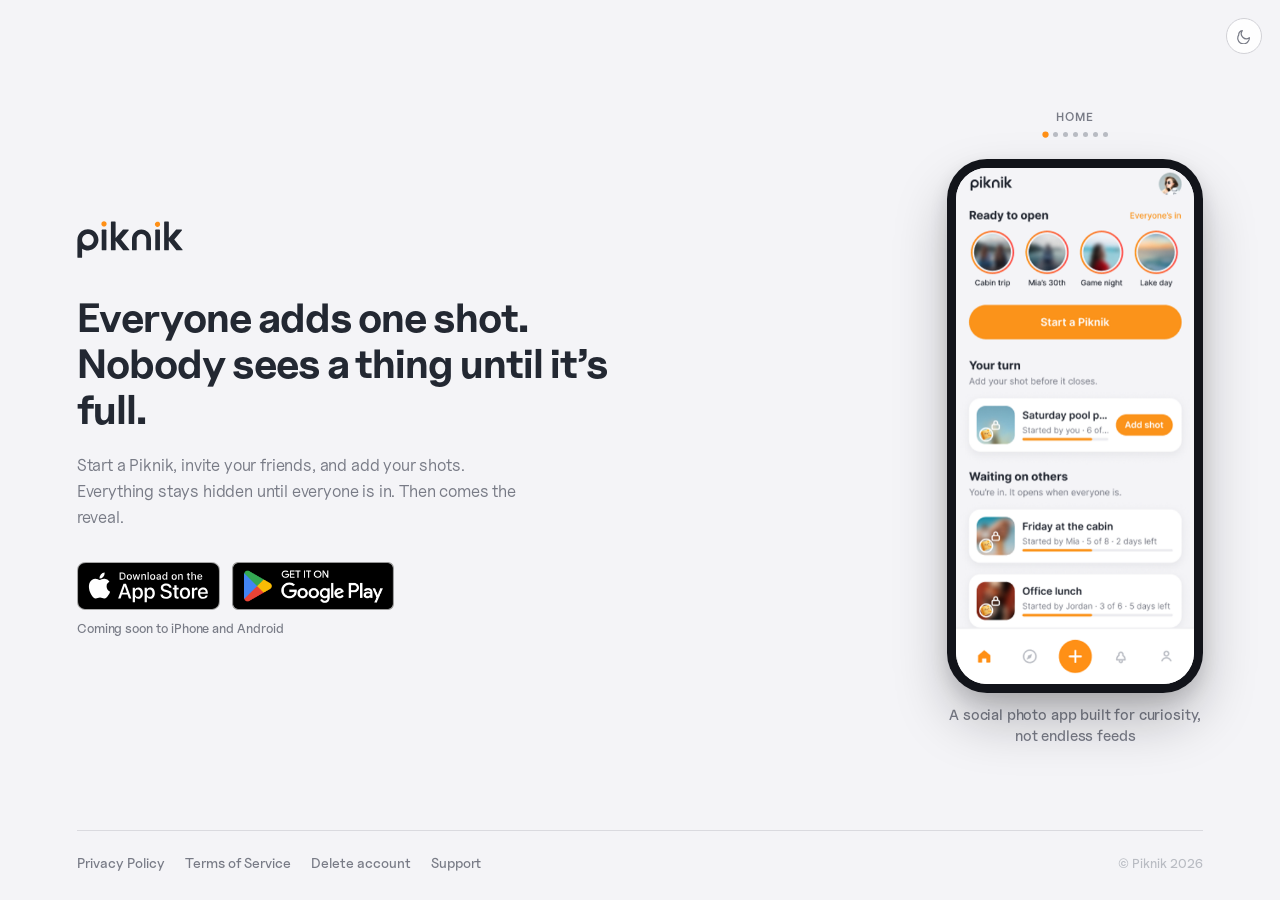
==== index.html @ c0d7d346 "Publish links site" ====
<!doctype html>
<html lang="en">
<head>
  <meta charset="utf-8" />
  <meta name="viewport" content="width=device-width, initial-scale=1" />
  <title>Piknik — Everyone adds one shot</title>
  <meta name="description" content="Start a Piknik, invite your friends, and add your shots. Everything stays hidden until everyone is in. Then comes the reveal." />
  <meta name="theme-color" content="#f4f4f7" media="(prefers-color-scheme: light)" />
  <meta name="theme-color" content="#12141a" media="(prefers-color-scheme: dark)" />
  <link rel="canonical" href="https://pknk.app/" />
  <link rel="icon" href="/assets/favicon.png" type="image/png" />
  <link rel="apple-touch-icon" href="/assets/icon.png" />

  <meta property="og:type" content="website" />
  <meta property="og:site_name" content="Piknik" />
  <meta property="og:url" content="https://pknk.app/" />
  <meta property="og:title" content="Piknik — Everyone adds one shot" />
  <meta property="og:description" content="Start a Piknik, invite your friends, and add your shots. Everything stays hidden until everyone is in. Then comes the reveal." />
  <meta property="og:image" content="https://pknk.app/assets/home-screen.png" />
  <meta property="og:image:alt" content="Piknik app home screen" />

  <meta name="twitter:card" content="summary_large_image" />
  <meta name="twitter:title" content="Piknik — Everyone adds one shot" />
  <meta name="twitter:description" content="Start a Piknik, invite your friends, and add your shots. Everything stays hidden until everyone is in. Then comes the reveal." />
  <meta name="twitter:image" content="https://pknk.app/assets/home-screen.png" />

  <link rel="stylesheet" href="/styles.css" />
  <script>
    (function () {
      try {
        var t = localStorage.getItem('pknk-theme');
        if (t === 'light' || t === 'dark') document.documentElement.setAttribute('data-theme', t);
      } catch (e) {}
    })();
  </script>
</head>
<body>
  <div class="site" id="marketing">
    <button type="button" class="theme-toggle" id="theme-toggle" aria-label="Toggle light and dark mode" title="Theme">
      <span class="theme-icon theme-icon-sun" aria-hidden="true">
        <svg viewBox="0 0 24 24" width="16" height="16" fill="none" stroke="currentColor" stroke-width="1.8" stroke-linecap="round">
          <circle cx="12" cy="12" r="4"/>
          <path d="M12 2v2.5M12 19.5V22M2 12h2.5M19.5 12H22M4.6 4.6l1.8 1.8M17.6 17.6l1.8 1.8M17.6 6.4l1.8-1.8M4.6 19.4l1.8-1.8"/>
        </svg>
      </span>
      <span class="theme-icon theme-icon-moon" aria-hidden="true">
        <svg viewBox="0 0 24 24" width="16" height="16" fill="none" stroke="currentColor" stroke-width="1.8" stroke-linecap="round" stroke-linejoin="round">
          <path d="M20 14.5A7.5 7.5 0 0 1 9.5 4 6.8 6.8 0 0 0 4 10.8 7.5 7.5 0 0 0 18.2 20a6.8 6.8 0 0 0 1.8-5.5z"/>
        </svg>
      </span>
    </button>
    <main class="hero">
      <div class="hero-copy">
        <img
          class="logo logo-light reveal reveal-1"
          src="/assets/piknik-logo-on-light.svg"
          width="106"
          height="50"
          alt="Piknik"
        />
        <img
          class="logo logo-dark reveal reveal-1"
          src="/assets/piknik-logo.svg"
          width="106"
          height="50"
          alt=""
          aria-hidden="true"
        />
        <h1 class="headline reveal reveal-2">
          Everyone adds one shot.<br />
          Nobody sees a thing until it’s full.
        </h1>
        <p class="lede reveal reveal-3">
          Start a Piknik, invite your friends, and add your shots. Everything stays hidden until everyone is in. Then comes the reveal.
        </p>
        <div class="downloads reveal reveal-4" id="downloads" aria-label="Download Piknik">
          <div class="store-badges">
            <a class="store-badge is-soon" id="badge-ios" role="link" aria-disabled="true" aria-label="Download on the App Store — coming soon">
              <img src="/assets/app-store-badge.svg" width="120" height="40" alt="" />
            </a>
            <a class="store-badge is-soon" id="badge-android" role="link" aria-disabled="true" aria-label="Get it on Google Play — coming soon">
              <img src="/assets/google-play-badge.png" width="564" height="168" alt="" />
            </a>
          </div>
          <p class="soon-note" id="downloads-soon">Coming soon to iPhone and Android</p>
        </div>
      </div>

      <div class="hero-visual reveal reveal-5">
        <div class="demo-progress" aria-hidden="true">
          <span class="demo-caption" id="demo-caption">Home</span>
          <div class="demo-dots" id="demo-dots"></div>
        </div>
        <div class="phone">
          <div class="phone-screen">
            <div class="demo" id="phone-demo">
              <img class="demo-frame is-active" data-step="0" src="/assets/demo/01-home.png?v=7" width="375" height="812" alt="" decoding="async" fetchpriority="high" />
              <img class="demo-frame" data-step="1" src="/assets/demo/02-create.png?v=7" width="375" height="812" alt="" decoding="async" />
              <img class="demo-frame" data-step="2" src="/assets/demo/03-add.png?v=7" width="375" height="812" alt="" decoding="async" />
              <img class="demo-frame" data-step="3" src="/assets/demo/04-invite.png?v=7" width="375" height="812" alt="" decoding="async" />
              <img class="demo-frame" data-step="4" src="/assets/demo/05-slots.png?v=7" width="375" height="812" alt="" decoding="async" />
              <img class="demo-frame" data-step="5" src="/assets/demo/06-complete.png?v=7" width="375" height="812" alt="" decoding="async" />
              <img class="demo-frame" data-step="6" src="/assets/demo/07-reveal.png?v=7" width="375" height="812" alt="" decoding="async" />
            </div>
          </div>
        </div>
        <p class="tagline">
          A social photo app built for curiosity, not endless feeds
        </p>
        <span class="visually-hidden">Animated walkthrough of Piknik: home, create, add, invite, slots, complete, reveal</span>
      </div>
    </main>

    <footer class="site-footer">
      <ul class="footer-links">
        <li><a href="/privacy.html">Privacy Policy</a></li>
        <li><a href="/terms.html">Terms of Service</a></li>
        <li><a href="/delete-account.html">Delete account</a></li>
        <li><a href="/support.html">Support</a></li>
      </ul>
      <p class="copyright">© Piknik 2026</p>
    </footer>
  </div>

  <!-- Invite deep-link surface: /sequence/:id -->
  <div class="invite" id="invite" hidden>
    <div class="invite-glow" aria-hidden="true"></div>
    <main class="invite-inner">
      <svg class="mark" viewBox="466 50 728 252" aria-label="Piknik" role="img" fill="currentColor">
        <path d="M541.029 105.832C524.854 105.832 509.905 111.182 497.842 120.186C480.193 133.376 468.749 154.431 468.749 178.111V296.055C468.749 298.383 470.644 300.278 472.973 300.278H496.727C499.056 300.278 500.951 298.383 500.951 296.055V238.229C513.224 246.44 528.136 250.985 544.125 250.317C581.206 248.756 611.413 218.759 613.209 181.691C615.215 140.213 582.061 105.832 541.029 105.832ZM541.029 218.177C518.934 218.177 500.951 200.206 500.951 178.111C500.951 156.016 518.934 138.033 541.029 138.033C563.124 138.033 581.095 156.016 581.095 178.111C581.095 200.206 563.124 218.177 541.029 218.177Z"/>
        <path d="M907.715 107.157C872.033 107.838 843.807 137.724 843.807 173.405V245.35C843.807 247.678 845.702 249.573 848.031 249.573H871.785C874.114 249.573 876.009 247.678 876.009 245.35V172.315C876.009 153.799 891.341 138.813 909.969 139.358C927.902 139.891 941.935 155.075 941.935 173.009V245.338C941.935 247.666 943.829 249.561 946.158 249.561H969.912C972.241 249.561 974.136 247.666 974.136 245.338V172.303C974.136 135.952 944.213 106.451 907.715 107.145V107.157Z"/>
        <path d="M663.641 107.95H639.887C637.554 107.95 635.663 109.841 635.663 112.173V245.35C635.663 247.683 637.554 249.573 639.887 249.573H663.641C665.974 249.573 667.865 247.683 667.865 245.35V112.173C667.865 109.841 665.974 107.95 663.641 107.95Z"/>
        <path class="dot" d="M651.381 88.2198C661.322 88.2198 669.381 80.161 669.381 70.2198C669.381 60.2787 661.322 52.2198 651.381 52.2198C641.44 52.2198 633.381 60.2787 633.381 70.2198C633.381 80.161 641.44 88.2198 651.381 88.2198Z"/>
        <path d="M1031.52 107.95H1007.76C1005.43 107.95 1003.54 109.841 1003.54 112.173V245.35C1003.54 247.683 1005.43 249.573 1007.76 249.573H1031.52C1033.85 249.573 1035.74 247.683 1035.74 245.35V112.173C1035.74 109.841 1033.85 107.95 1031.52 107.95Z"/>
        <path class="dot" d="M1035.45 79.2394C1039.26 70.055 1034.89 59.5255 1025.71 55.7212C1016.53 51.9169 1006 56.2784 1002.19 65.4628C998.387 74.6471 1002.75 85.1766 1011.93 88.9809C1021.12 92.7852 1031.65 88.4238 1035.45 79.2394Z"/>
        <path d="M768.32 175.709L820.362 114.947C822.988 111.888 820.808 107.157 816.771 107.157H785.3C783.95 107.157 782.662 107.739 781.77 108.742L731.091 165.949V56.8117C731.091 54.4833 729.196 52.5883 726.867 52.5883H703.113C700.784 52.5883 698.889 54.4833 698.889 56.8117V245.363C698.889 247.691 700.784 249.586 703.113 249.586H726.867C729.196 249.586 731.091 247.691 731.091 245.363V184.998L783.034 248.88C783.405 249.326 783.95 249.598 784.532 249.598H824.425C826.06 249.598 826.951 247.703 825.923 246.44L768.32 175.721V175.709Z"/>
        <path d="M1191.58 246.415L1133.98 175.696L1186.02 114.935C1188.65 111.876 1186.47 107.145 1182.43 107.145H1150.96C1149.61 107.145 1148.32 107.727 1147.43 108.73L1096.75 165.937V56.7993C1096.75 54.4709 1094.85 52.576 1092.53 52.576H1068.77C1066.44 52.576 1064.55 54.4709 1064.55 56.7993V245.35C1064.55 247.678 1066.44 249.573 1068.77 249.573H1092.53C1094.85 249.573 1096.75 247.678 1096.75 245.35V184.985L1148.69 248.868C1149.06 249.313 1149.61 249.586 1150.19 249.586H1190.08C1191.72 249.586 1192.61 247.691 1191.58 246.428V246.415Z"/>
      </svg>

      <div class="hero">
        <div id="inviter" class="inviter" hidden>
          <img id="avatar" class="avatar" alt="" />
        </div>
        <p id="inviterText" class="inviter-text" hidden></p>
        <h1 id="title">You’re invited to a Piknik</h1>
      </div>

      <div id="ringBlock" class="ring-block" hidden>
        <div class="ring" id="ring" role="img">
          <svg viewBox="0 0 176 176" aria-hidden="true">
            <circle class="ring-track" cx="88" cy="88" r="83.5" />
            <circle class="ring-fill" id="ringFill" cx="88" cy="88" r="83.5" />
          </svg>
          <div class="ring-center" id="ringCenter">
            <span class="ring-number" id="ringNumber"></span>
            <span class="ring-label" id="ringLabel"></span>
          </div>
        </div>
        <p id="meta" class="meta"></p>
      </div>

      <p id="body" class="tagline">Everyone adds one shot.
Nobody sees a thing until it’s full.</p>

      <div class="actions">
        <a id="open" class="btn primary" href="#" hidden>Join this Piknik</a>
        <a id="get" class="btn secondary" href="#">Get Piknik for Android</a>
        <a id="reopen" class="btn secondary" href="#" hidden>Installed? Open your invite</a>
        <p id="note" class="note"></p>
      </div>
    </main>
  </div>

  <style>
    .visually-hidden {
      position: absolute;
      width: 1px;
      height: 1px;
      padding: 0;
      margin: -1px;
      overflow: hidden;
      clip: rect(0, 0, 0, 0);
      white-space: nowrap;
      border: 0;
    }
  </style>
  <script src="/config.js"></script>
  <script src="/theme.js"></script>
  <script src="/demo.js"></script>
  <script src="/landing.js"></script>
</body>
</html>
---- styles.css ----
@font-face {
  font-family: "Uncut Sans";
  src: url("./fonts/UncutSans-Regular.otf") format("opentype");
  font-weight: 400;
  font-style: normal;
  font-display: swap;
}

@font-face {
  font-family: "Uncut Sans";
  src: url("./fonts/UncutSans-Medium.otf") format("opentype");
  font-weight: 500;
  font-style: normal;
  font-display: swap;
}

@font-face {
  font-family: "Uncut Sans";
  src: url("./fonts/UncutSans-Semibold.otf") format("opentype");
  font-weight: 600;
  font-style: normal;
  font-display: swap;
}

@font-face {
  font-family: "Uncut Sans";
  src: url("./fonts/UncutSans-Bold.otf") format("opentype");
  font-weight: 700;
  font-style: normal;
  font-display: swap;
}

:root {
  --bg: #f4f4f7;
  --bg-soft: #ececf0;
  --surface: #ffffff;
  --ink: #232832;
  --muted: #787b86;
  --soft: #b9bcc3;
  --line: #d1d1d6;
  --accent: #ff9016;
  --accent-pressed: #ec810b;
  --on-accent: #ffffff;
  --track: #ececf0;
  --glow: rgba(255, 144, 22, 0.26);
  --badge: #232832;
  --badge-muted: rgba(255, 255, 255, 0.75);
  --phone-shell: #12141a;
  --shadow: 0 8px 18px rgba(13, 15, 20, 0.12), 0 28px 56px -4px rgba(13, 15, 20, 0.28);
  --ease: cubic-bezier(0.22, 1, 0.36, 1);
  --font: "Uncut Sans", -apple-system, BlinkMacSystemFont, "Segoe UI", system-ui, sans-serif;
  color-scheme: light;
}

@media (prefers-color-scheme: dark) {
  :root:not([data-theme="light"]) {
    --bg: #12141a;
    --bg-soft: #1a1d24;
    --surface: #1c1f27;
    --ink: #f4f4f7;
    --muted: #9a9eaa;
    --soft: #6b7080;
    --line: #2a2e38;
    --track: #2b303b;
    --glow: rgba(255, 144, 22, 0.38);
    --badge: #232832;
    --badge-muted: rgba(255, 255, 255, 0.75);
    --phone-shell: #0c0e12;
    --shadow: 0 8px 18px rgba(0, 0, 0, 0.28), 0 28px 56px -4px rgba(0, 0, 0, 0.45);
    color-scheme: dark;
  }
}

:root[data-theme="dark"] {
  --bg: #12141a;
  --bg-soft: #1a1d24;
  --surface: #1c1f27;
  --ink: #f4f4f7;
  --muted: #9a9eaa;
  --soft: #6b7080;
  --line: #2a2e38;
  --track: #2b303b;
  --glow: rgba(255, 144, 22, 0.38);
  --badge: #232832;
  --badge-muted: rgba(255, 255, 255, 0.75);
  --phone-shell: #0c0e12;
  --shadow: 0 8px 18px rgba(0, 0, 0, 0.28), 0 28px 56px -4px rgba(0, 0, 0, 0.45);
  color-scheme: dark;
}

:root[data-theme="light"] {
  color-scheme: light;
}

*,
*::before,
*::after {
  box-sizing: border-box;
}

html {
  scroll-behavior: smooth;
}

body {
  margin: 0;
  min-height: 100%;
  background: var(--bg);
  color: var(--ink);
  font-family: var(--font);
  font-weight: 400;
  -webkit-font-smoothing: antialiased;
  text-rendering: optimizeLegibility;
}

img {
  max-width: 100%;
  display: block;
}

a {
  color: inherit;
}

[hidden] {
  display: none !important;
}

/* —— Marketing layout —— */

.site {
  min-height: 100svh;
  display: flex;
  flex-direction: column;
}

.hero {
  flex: 1;
  width: min(1264px, calc(100% - clamp(48px, 12vw, 176px)));
  margin: 0 auto;
  display: grid;
  grid-template-columns: minmax(0, 1.1fr) auto;
  gap: clamp(40px, 6vw, 72px);
  align-items: center;
  padding: clamp(40px, 6vh, 56px) 0 clamp(24px, 3vh, 28px);
}

.hero-copy {
  display: flex;
  flex-direction: column;
  align-items: flex-start;
  gap: 0;
  max-width: 34rem;
}

.logo {
  width: clamp(96px, 10vw, 106px);
  height: auto;
  margin-bottom: 36px;
}

.logo-dark {
  display: none;
}

.headline {
  margin: 0;
  font-size: clamp(2rem, 3.2vw, 3rem);
  line-height: 1.125;
  letter-spacing: -0.025em;
  font-weight: 700;
  color: var(--ink);
}

.lede {
  margin: 20px 0 0;
  max-width: 28rem;
  font-size: clamp(1.05rem, 1.2vw, 1.125rem);
  line-height: 1.55;
  color: var(--muted);
  font-weight: 400;
  letter-spacing: -0.01em;
}

.downloads {
  display: flex;
  flex-direction: column;
  align-items: flex-start;
  gap: 10px;
  margin-top: 32px;
}

/* Official Apple / Google artwork: scale by height only, never recolor or overlay */
.store-badges {
  --badge-h: 48px;
  display: flex;
  flex-wrap: wrap;
  align-items: center;
  gap: 12px;
}

.store-badge {
  display: block;
  flex: none;
  border-radius: 8px;
  line-height: 0;
  transition: transform 160ms var(--ease);
  -webkit-tap-highlight-color: transparent;
}

.store-badge img {
  display: block;
  width: auto;
  max-width: none;
  height: var(--badge-h);
}

.soon-note {
  margin: 0;
  font-size: 0.8125rem;
  font-weight: 500;
  letter-spacing: -0.005em;
  color: var(--muted);
}

.store-badge:hover {
  transform: translateY(-1px);
}

.store-badge:active {
  transform: translateY(1px) scale(0.985);
}

.store-badge:focus-visible {
  outline: 2px solid var(--accent);
  outline-offset: 3px;
}

.store-badge.is-soon {
  cursor: default;
}

.store-badge.is-soon:hover,
.store-badge.is-soon:active {
  transform: none;
}

.theme-toggle {
  position: fixed;
  top: 18px;
  right: 18px;
  z-index: 20;
  width: 36px;
  height: 36px;
  border: 1px solid var(--line);
  border-radius: 999px;
  background: color-mix(in srgb, var(--surface) 88%, transparent);
  color: var(--muted);
  display: grid;
  place-items: center;
  cursor: pointer;
  backdrop-filter: blur(10px);
  -webkit-backdrop-filter: blur(10px);
  transition: color 180ms var(--ease), border-color 180ms var(--ease), background 180ms var(--ease);
}

.theme-toggle:hover {
  color: var(--ink);
  border-color: color-mix(in srgb, var(--ink) 22%, var(--line));
}

.theme-toggle:focus-visible {
  outline: 2px solid var(--accent);
  outline-offset: 2px;
}

.theme-icon {
  display: none;
  line-height: 0;
}

/* Show the icon for the mode you can switch TO */
html[data-theme="light"] .theme-icon-moon,
html:not([data-theme]) .theme-icon-moon {
  display: block;
}

html[data-theme="dark"] .theme-icon-sun {
  display: block;
}

@media (prefers-color-scheme: dark) {
  html:not([data-theme]) .theme-icon-moon {
    display: none;
  }

  html:not([data-theme]) .theme-icon-sun {
    display: block;
  }
}

.hero-visual {
  display: flex;
  flex-direction: column;
  justify-content: center;
  align-items: center;
  gap: 12px;
  min-width: 0;
}

.demo-progress {
  display: flex;
  flex-direction: column;
  align-items: center;
  gap: 8px;
  min-height: 2.4rem;
}

.tagline {
  margin: 0;
  max-width: 16rem;
  text-align: center;
  font-size: 0.9375rem;
  line-height: 1.45;
  font-weight: 500;
  color: var(--muted);
  letter-spacing: -0.01em;
}

.phone {
  position: relative;
  width: min(280px, 100%);
  border-radius: 40px;
  background: var(--phone-shell);
  padding: 9px;
  box-shadow: var(--shadow);
}

.phone-screen {
  position: relative;
  width: 100%;
  /* Aspect on the SCREEN, not the bezel — padding was making cover crop the UI */
  aspect-ratio: 375 / 812;
  border-radius: 31px;
  overflow: hidden;
  background: #f4f4f7;
}

.logo-dark {
  display: none;
}

html[data-theme="dark"] .logo-light {
  display: none;
}

html[data-theme="dark"] .logo-dark {
  display: block;
}

@media (prefers-color-scheme: dark) {
  html:not([data-theme="light"]) .logo-light {
    display: none;
  }

  html:not([data-theme="light"]) .logo-dark {
    display: block;
  }
}

/* —— In-phone animated demo (real app screenshots) —— */

.demo {
  position: absolute;
  inset: 0;
}

.demo-frame {
  position: absolute;
  inset: 0;
  width: 100%;
  height: 100%;
  /* contain = never crop UI; frames are authored to the same aspect */
  object-fit: contain;
  object-position: top center;
  opacity: 0;
  transition: opacity 550ms var(--ease);
  will-change: opacity;
}

.demo-frame.is-active {
  opacity: 1;
  z-index: 1;
}

.demo-caption {
  margin: 0;
  min-height: 1em;
  text-align: center;
  font-size: 0.75rem;
  font-weight: 600;
  letter-spacing: 0.08em;
  text-transform: uppercase;
  color: var(--muted);
  transition: opacity 220ms var(--ease);
}

.demo-caption.is-swap {
  opacity: 0;
}

.demo-dots {
  display: flex;
  align-items: center;
  justify-content: center;
  gap: 5px;
}

.demo-dot {
  width: 5px;
  height: 5px;
  border-radius: 999px;
  background: var(--soft);
  transition: background 220ms var(--ease), transform 220ms var(--ease);
}

.demo-dot.is-active {
  background: var(--accent);
  transform: scale(1.25);
}

@media (prefers-reduced-motion: reduce) {
  .demo-frame {
    transition: none;
  }

  .demo-caption {
    transition: none;
  }
}

.site-footer {
  width: min(1264px, calc(100% - clamp(48px, 12vw, 176px)));
  margin: 0 auto;
  padding: 22px 0 28px;
  border-top: 1px solid rgba(209, 209, 214, 0.7);
  display: flex;
  flex-wrap: wrap;
  align-items: center;
  justify-content: space-between;
  gap: 12px 24px;
}

.footer-links {
  display: flex;
  flex-wrap: wrap;
  gap: 8px 20px;
  margin: 0;
  padding: 0;
  list-style: none;
}

.footer-links a {
  text-decoration: none;
  color: var(--muted);
  font-size: 0.875rem;
  font-weight: 500;
  transition: color 160ms var(--ease);
}

.footer-links a:hover {
  color: var(--ink);
}

.footer-links a:focus-visible {
  outline: 2px solid var(--accent);
  outline-offset: 3px;
  border-radius: 4px;
}

.copyright {
  margin: 0;
  color: var(--soft);
  font-size: 0.8125rem;
  font-weight: 500;
}

/* Entrance — keep content visible if motion is disabled or delayed */
.reveal {
  opacity: 1;
  transform: none;
}

@media (prefers-reduced-motion: no-preference) {
  .reveal {
    animation: rise 720ms var(--ease) both;
  }

  .reveal-1 { animation-delay: 40ms; }
  .reveal-2 { animation-delay: 120ms; }
  .reveal-3 { animation-delay: 200ms; }
  .reveal-4 { animation-delay: 280ms; }
  .reveal-5 { animation-delay: 360ms; }

  @keyframes rise {
    from {
      opacity: 0;
      transform: translateY(12px);
    }
    to {
      opacity: 1;
      transform: translateY(0);
    }
  }
}

/* —— Invite mode (sequence deep links) —— */

body.invite-mode .site {
  display: none;
}

.invite {
  display: none;
  position: relative;
  overflow: hidden;
  min-height: 100svh;
  justify-content: center;
  padding: 20px 24px 32px;
}

body.invite-mode .invite {
  display: flex;
}

.invite-glow {
  position: absolute;
  top: -260px;
  left: 50%;
  width: 720px;
  height: 720px;
  transform: translateX(-50%);
  background: radial-gradient(circle, var(--glow) 0%, rgba(255, 144, 22, 0) 62%);
  pointer-events: none;
}

.invite-inner {
  position: relative;
  width: 100%;
  max-width: 400px;
  display: flex;
  flex-direction: column;
  align-items: center;
  text-align: center;
}

.invite .mark {
  width: 86px;
  height: 30px;
  color: var(--ink);
}

.invite .mark .dot {
  fill: var(--accent);
}

.invite .hero {
  display: flex;
  flex-direction: column;
  align-items: center;
  gap: 12px;
  margin-top: 26px;
}

.invite .inviter-text {
  margin: 0;
  font-size: 17px;
  line-height: 22px;
  font-weight: 600;
  color: var(--ink);
}

.invite .ring-block {
  display: flex;
  flex-direction: column;
  align-items: center;
  gap: 18px;
  margin-top: 30px;
}

.invite .ring {
  position: relative;
  width: 176px;
  height: 176px;
}

.invite .ring svg {
  width: 100%;
  height: 100%;
  transform: rotate(-90deg);
}

.invite .ring-track,
.invite .ring-fill {
  fill: none;
  stroke-width: 9;
}

.invite .ring-track {
  stroke: var(--track);
}

.invite .ring-fill {
  stroke: var(--accent);
  stroke-dasharray: 0 525;
  transition: stroke-dasharray 700ms var(--ease);
}

.invite .ring-center {
  position: absolute;
  inset: 0;
  display: flex;
  flex-direction: column;
  align-items: center;
  justify-content: center;
}

.invite .ring-number {
  font-size: 52px;
  line-height: 58px;
  font-weight: 700;
  color: var(--ink);
}

.invite .ring-center.word .ring-number {
  font-size: 20px;
  line-height: 26px;
}

.invite .ring-label {
  font-size: 13px;
  color: var(--muted);
}

.invite .tagline {
  margin: 26px 0 0;
  font-size: 16px;
  line-height: 23px;
  font-weight: 500;
  color: var(--ink);
  white-space: pre-line;
}

.invite .actions {
  width: 100%;
  display: flex;
  flex-direction: column;
  gap: 12px;
  margin-top: 36px;
}

.invite h1 {
  margin: 0;
  font-size: 34px;
  line-height: 40px;
  letter-spacing: -0.4px;
  font-weight: 700;
}

.invite .btn {
  display: block;
  text-align: center;
  text-decoration: none;
  font-weight: 600;
  font-size: 17px;
  padding: 16px;
  border-radius: 999px;
  transition: background 160ms var(--ease), transform 160ms var(--ease);
}

.invite .primary {
  background: var(--accent);
  color: var(--on-accent);
}

.invite .primary:hover {
  background: #f58712;
}

.invite .primary:active {
  background: var(--accent-pressed);
  transform: scale(0.985);
}

.invite .secondary {
  border: 1.5px solid var(--line);
  color: var(--ink);
  background: var(--surface);
}

.invite .secondary:hover {
  background: var(--surface);
}

.invite .secondary:active {
  transform: scale(0.985);
}

.invite .note {
  margin: 0;
  text-align: center;
  font-size: 13px;
  line-height: 18px;
  color: var(--muted);
}

.invite .inviter {
  width: 98px;
  height: 98px;
  border-radius: 50%;
  border: 3px solid var(--accent);
  box-shadow: 0 0 28px rgba(255, 144, 22, 0.45);
  overflow: hidden;
  background: var(--surface);
}

.invite .avatar {
  display: block;
  width: 100%;
  height: 100%;
  object-fit: cover;
}

.invite .meta {
  margin: 0;
  font-size: 13px;
  line-height: 18px;
  color: var(--muted);
}

/* —— Legal pages —— */

.legal {
  width: min(720px, calc(100% - 48px));
  margin: 0 auto;
  padding: 48px 0 64px;
}

.legal .logo-link {
  display: inline-block;
  margin-bottom: 36px;
}

.legal .logo-link img {
  width: 132px;
  height: auto;
}

.legal .logo-link .logo-light {
  display: block;
}

.legal .logo-link .logo-dark {
  display: none;
}

html[data-theme="dark"] .legal .logo-link .logo-light {
  display: none;
}

html[data-theme="dark"] .legal .logo-link .logo-dark {
  display: block;
}

@media (prefers-color-scheme: dark) {
  html:not([data-theme="light"]) .legal .logo-link .logo-light {
    display: none;
  }

  html:not([data-theme="light"]) .legal .logo-link .logo-dark {
    display: block;
  }
}

.legal h1 {
  margin: 0 0 12px;
  font-size: 2rem;
  letter-spacing: -0.03em;
  font-weight: 700;
  color: var(--ink);
}

.legal h2 {
  margin: 2rem 0 0.75rem;
  font-size: 1.25rem;
  letter-spacing: -0.02em;
  font-weight: 700;
  color: var(--ink);
}

.legal-meta {
  margin: 0 0 0.75rem;
  color: var(--muted);
  font-size: 0.9375rem;
}

.legal p,
.legal li {
  color: var(--muted);
  font-size: 1rem;
  line-height: 1.65;
}

.legal p {
  margin: 0 0 1rem;
}

.legal ul {
  margin: 0 0 1rem;
  padding-left: 1.25rem;
}

.legal li {
  margin: 0 0 0.65rem;
}

.legal li:last-child {
  margin-bottom: 0;
}

.legal li strong {
  color: var(--ink);
  font-weight: 600;
}

.legal a {
  color: var(--ink);
}

.legal .legal-cta {
  display: inline-flex;
  align-items: center;
  justify-content: center;
  min-height: 44px;
  padding: 10px 16px;
  margin: 0.25rem 0 1rem;
  border-radius: 10px;
  background: var(--badge);
  color: #fff;
  text-decoration: none;
  font-weight: 600;
  font-size: 0.9375rem;
}

.legal .legal-cta:hover {
  opacity: 0.92;
}

.legal .back {
  display: inline-block;
  margin-top: 28px;
  color: var(--muted);
  text-decoration: none;
  font-weight: 500;
  font-size: 0.9375rem;
}

.legal .back:hover {
  color: var(--ink);
}

/* —— Responsive —— */

@media (max-width: 900px) {
  .hero {
    width: min(560px, calc(100% - 48px));
    grid-template-columns: 1fr;
    gap: 40px;
    padding: 36px 0 24px;
    text-align: left;
  }

  .hero-copy {
    max-width: none;
    align-items: flex-start;
  }

  .logo {
    width: 106px;
    margin-bottom: 28px;
  }

  .headline {
    font-size: clamp(1.85rem, 7vw, 2.25rem);
  }

  .lede {
    max-width: 34rem;
  }

  .hero-visual {
    order: 2;
  }

  .phone {
    width: min(248px, 66vw);
  }

  .tagline {
    max-width: 18rem;
  }

  .site-footer {
    width: min(560px, calc(100% - 48px));
    flex-direction: column;
    align-items: flex-start;
    padding-top: 20px;
  }
}

@media (max-width: 480px) {
  .hero {
    width: calc(100% - 48px);
    padding-top: 28px;
    gap: 32px;
  }

  .store-badges {
    --badge-h: 44px;
  }

  .site-footer {
    width: calc(100% - 48px);
  }

  .legal {
    width: calc(100% - 48px);
    padding-top: 36px;
  }
}
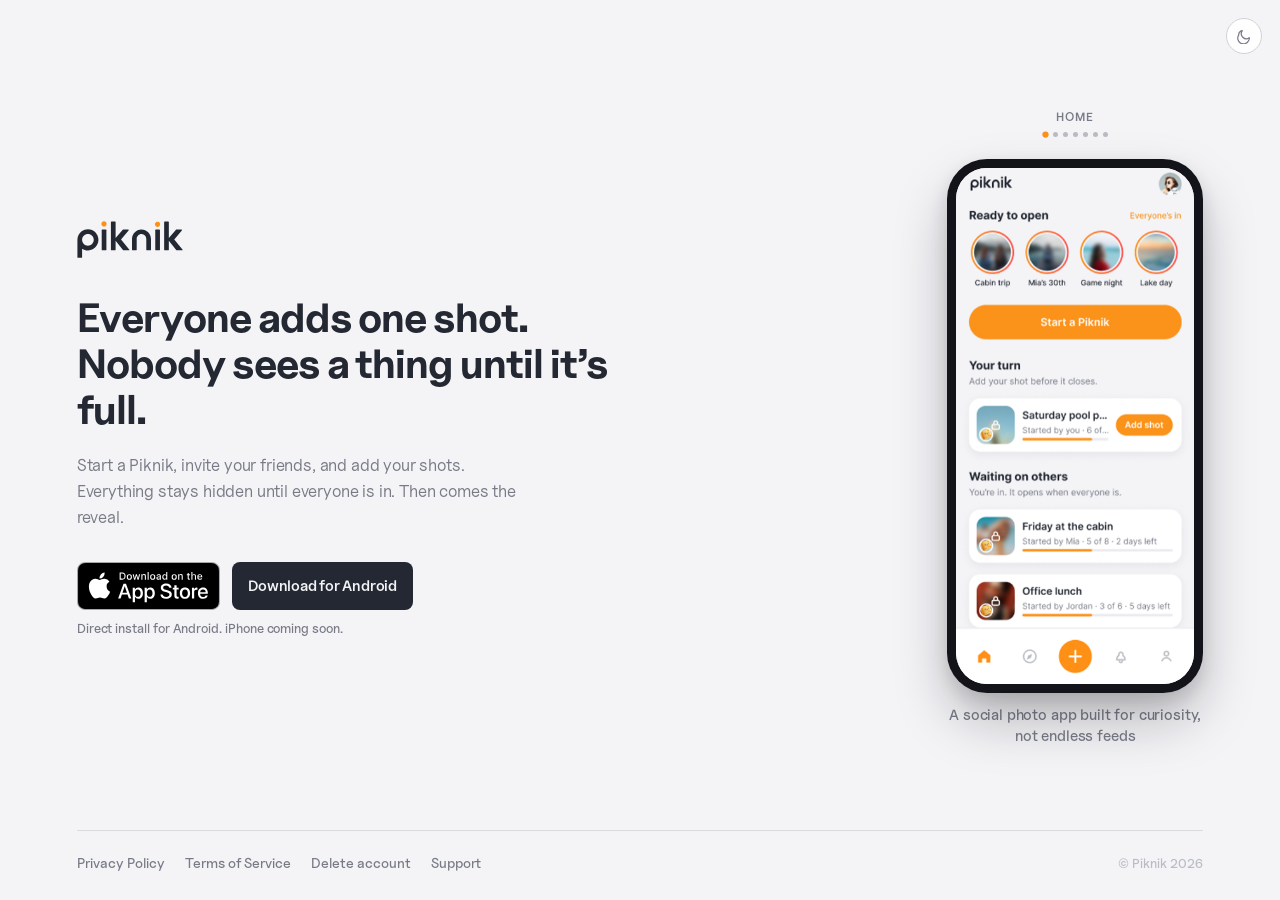
==== commit 2c2dfa21: "Link the homepage to the Android preview APK The marketing page said Android was coming soon even th" ====
--- a/index.html
+++ b/index.html
@@ -81,6 +81,7 @@
             <a class="store-badge is-soon" id="badge-android" role="link" aria-disabled="true" aria-label="Get it on Google Play — coming soon">
               <img src="/assets/google-play-badge.png" width="564" height="168" alt="" />
             </a>
+            <a class="apk-download" id="apk-download" hidden>Download for Android</a>
           </div>
           <p class="soon-note" id="downloads-soon">Coming soon to iPhone and Android</p>
         </div>
--- a/styles.css
+++ b/styles.css
@@ -223,6 +223,36 @@
   color: var(--muted);
 }
 
+.apk-download {
+  display: inline-flex;
+  align-items: center;
+  justify-content: center;
+  height: var(--badge-h);
+  padding: 0 16px;
+  border-radius: 8px;
+  background: var(--ink);
+  color: var(--bg);
+  text-decoration: none;
+  font-weight: 600;
+  font-size: 0.9375rem;
+  letter-spacing: -0.015em;
+  white-space: nowrap;
+  transition: transform 160ms var(--ease), opacity 160ms var(--ease);
+}
+
+.apk-download:hover {
+  transform: translateY(-1px);
+}
+
+.apk-download:active {
+  transform: translateY(1px) scale(0.985);
+}
+
+.apk-download:focus-visible {
+  outline: 2px solid var(--accent);
+  outline-offset: 3px;
+}
+
 .store-badge:hover {
   transform: translateY(-1px);
 }
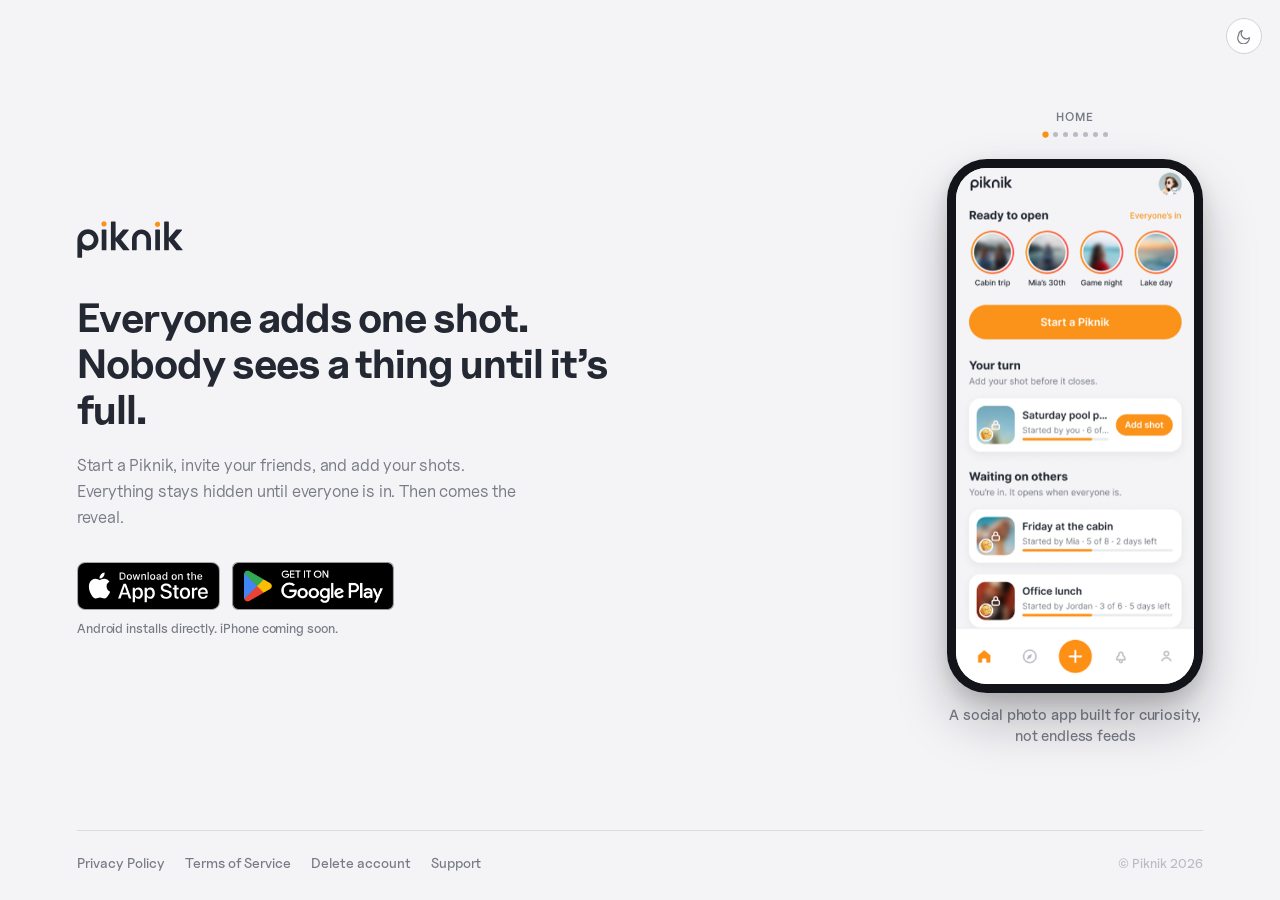
==== commit 3ad60f6f: "Point the homepage Play badge at the preview APK The live page still showed a dead Google Play badge" ====
--- a/index.html
+++ b/index.html
@@ -81,7 +81,6 @@
             <a class="store-badge is-soon" id="badge-android" role="link" aria-disabled="true" aria-label="Get it on Google Play — coming soon">
               <img src="/assets/google-play-badge.png" width="564" height="168" alt="" />
             </a>
-            <a class="apk-download" id="apk-download" hidden>Download for Android</a>
           </div>
           <p class="soon-note" id="downloads-soon">Coming soon to iPhone and Android</p>
         </div>
--- a/styles.css
+++ b/styles.css
@@ -223,36 +223,6 @@
   color: var(--muted);
 }
 
-.apk-download {
-  display: inline-flex;
-  align-items: center;
-  justify-content: center;
-  height: var(--badge-h);
-  padding: 0 16px;
-  border-radius: 8px;
-  background: var(--ink);
-  color: var(--bg);
-  text-decoration: none;
-  font-weight: 600;
-  font-size: 0.9375rem;
-  letter-spacing: -0.015em;
-  white-space: nowrap;
-  transition: transform 160ms var(--ease), opacity 160ms var(--ease);
-}
-
-.apk-download:hover {
-  transform: translateY(-1px);
-}
-
-.apk-download:active {
-  transform: translateY(1px) scale(0.985);
-}
-
-.apk-download:focus-visible {
-  outline: 2px solid var(--accent);
-  outline-offset: 3px;
-}
-
 .store-badge:hover {
   transform: translateY(-1px);
 }
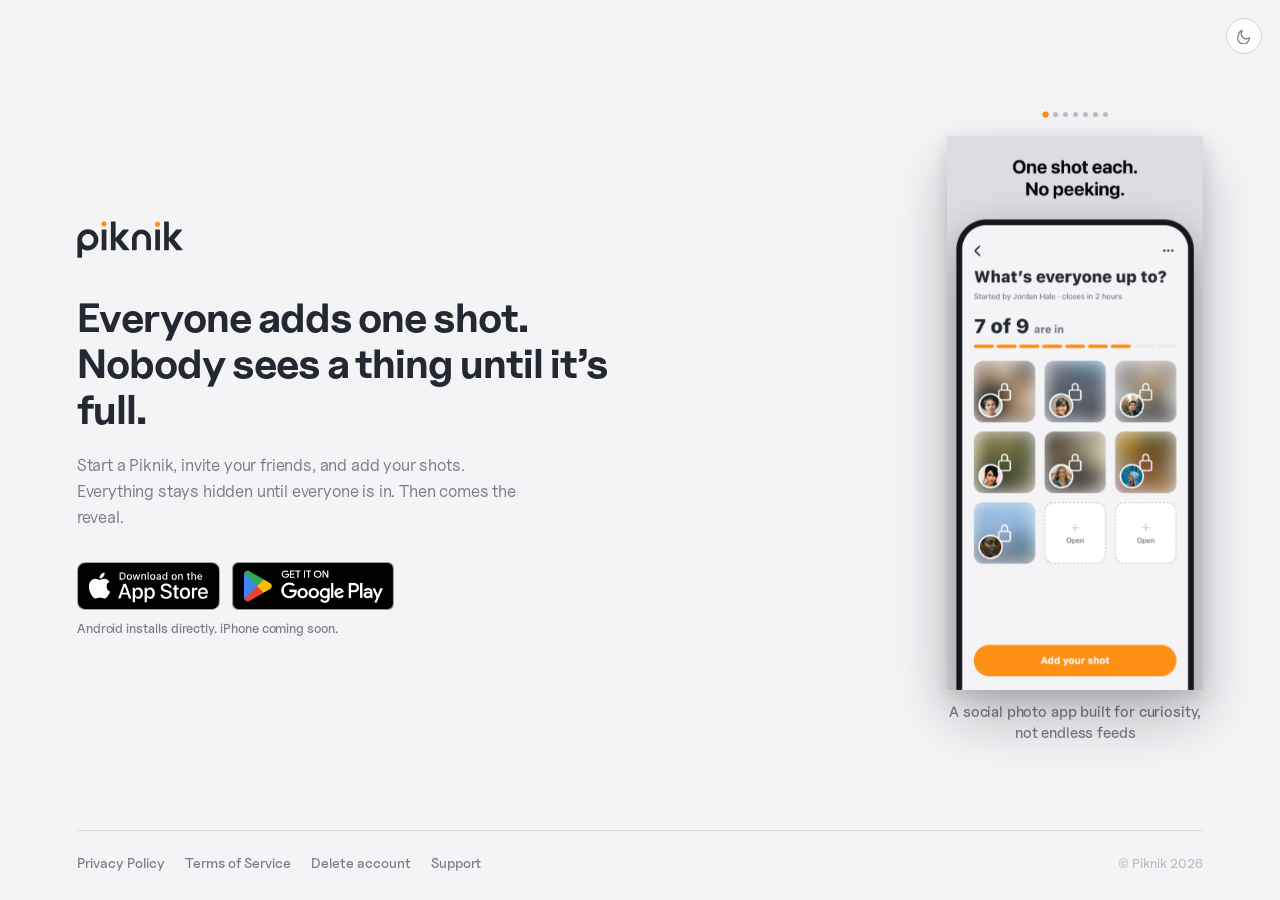
==== commit 91d1e1d7: "Publish links site" ====
--- a/index.html
+++ b/index.html
@@ -24,11 +24,15 @@
   <meta name="twitter:description" content="Start a Piknik, invite your friends, and add your shots. Everything stays hidden until everyone is in. Then comes the reveal." />
   <meta name="twitter:image" content="https://pknk.app/assets/home-screen.png" />
 
-  <link rel="stylesheet" href="/styles.css" />
+  <link rel="stylesheet" href="/styles.css?v=12" />
   <script>
     (function () {
       try {
         var t = localStorage.getItem('pknk-theme');
+        var mode = t === 'light' || t === 'dark'
+          ? t
+          : (window.matchMedia('(prefers-color-scheme: dark)').matches ? 'dark' : 'light');
+        document.documentElement.setAttribute('data-slides', mode);
         if (t === 'light' || t === 'dark') document.documentElement.setAttribute('data-theme', t);
       } catch (e) {}
     })();
@@ -78,36 +82,40 @@
             <a class="store-badge is-soon" id="badge-ios" role="link" aria-disabled="true" aria-label="Download on the App Store — coming soon">
               <img src="/assets/app-store-badge.svg" width="120" height="40" alt="" />
             </a>
-            <a class="store-badge is-soon" id="badge-android" role="link" aria-disabled="true" aria-label="Get it on Google Play — coming soon">
-              <img src="/assets/google-play-badge.png" width="564" height="168" alt="" />
+            <a class="store-badge" id="badge-android" href="https://pknk.app/downloads/piknik-1.8.26-14.apk" target="_blank" rel="noopener noreferrer" aria-label="Download Piknik for Android">
+              <img src="/assets/google-play-badge.png" width="564" height="168" alt="Download Piknik for Android" />
             </a>
           </div>
-          <p class="soon-note" id="downloads-soon">Coming soon to iPhone and Android</p>
+          <p class="soon-note" id="downloads-soon">Android installs directly. iPhone coming soon.</p>
         </div>
       </div>
 
       <div class="hero-visual reveal reveal-5">
         <div class="demo-progress" aria-hidden="true">
-          <span class="demo-caption" id="demo-caption">Home</span>
           <div class="demo-dots" id="demo-dots"></div>
         </div>
-        <div class="phone">
-          <div class="phone-screen">
-            <div class="demo" id="phone-demo">
-              <img class="demo-frame is-active" data-step="0" src="/assets/demo/01-home.png?v=7" width="375" height="812" alt="" decoding="async" fetchpriority="high" />
-              <img class="demo-frame" data-step="1" src="/assets/demo/02-create.png?v=7" width="375" height="812" alt="" decoding="async" />
-              <img class="demo-frame" data-step="2" src="/assets/demo/03-add.png?v=7" width="375" height="812" alt="" decoding="async" />
-              <img class="demo-frame" data-step="3" src="/assets/demo/04-invite.png?v=7" width="375" height="812" alt="" decoding="async" />
-              <img class="demo-frame" data-step="4" src="/assets/demo/05-slots.png?v=7" width="375" height="812" alt="" decoding="async" />
-              <img class="demo-frame" data-step="5" src="/assets/demo/06-complete.png?v=7" width="375" height="812" alt="" decoding="async" />
-              <img class="demo-frame" data-step="6" src="/assets/demo/07-reveal.png?v=7" width="375" height="812" alt="" decoding="async" />
-            </div>
+        <div class="demo-stage">
+          <div class="demo" id="phone-demo">
+            <img class="demo-frame demo-frame-light is-active" data-step="0" src="/assets/demo/light/01.png?v=12" width="1331" height="2880" alt="" decoding="async" fetchpriority="high" />
+            <img class="demo-frame demo-frame-light" data-step="1" src="/assets/demo/light/02.png?v=12" width="1331" height="2880" alt="" decoding="async" />
+            <img class="demo-frame demo-frame-light" data-step="2" src="/assets/demo/light/03.png?v=12" width="1331" height="2880" alt="" decoding="async" />
+            <img class="demo-frame demo-frame-light" data-step="3" src="/assets/demo/light/04.png?v=12" width="1331" height="2880" alt="" decoding="async" />
+            <img class="demo-frame demo-frame-light" data-step="4" src="/assets/demo/light/05.png?v=12" width="1331" height="2880" alt="" decoding="async" />
+            <img class="demo-frame demo-frame-light" data-step="5" src="/assets/demo/light/06.png?v=12" width="1331" height="2880" alt="" decoding="async" />
+            <img class="demo-frame demo-frame-light" data-step="6" src="/assets/demo/light/07.png?v=12" width="1331" height="2880" alt="" decoding="async" />
+            <img class="demo-frame demo-frame-dark is-active" data-step="0" src="/assets/demo/dark/01.png?v=12" width="1331" height="2880" alt="" decoding="async" fetchpriority="high" />
+            <img class="demo-frame demo-frame-dark" data-step="1" src="/assets/demo/dark/02.png?v=12" width="1331" height="2880" alt="" decoding="async" />
+            <img class="demo-frame demo-frame-dark" data-step="2" src="/assets/demo/dark/03.png?v=12" width="1331" height="2880" alt="" decoding="async" />
+            <img class="demo-frame demo-frame-dark" data-step="3" src="/assets/demo/dark/04.png?v=12" width="1331" height="2880" alt="" decoding="async" />
+            <img class="demo-frame demo-frame-dark" data-step="4" src="/assets/demo/dark/05.png?v=12" width="1331" height="2880" alt="" decoding="async" />
+            <img class="demo-frame demo-frame-dark" data-step="5" src="/assets/demo/dark/06.png?v=12" width="1331" height="2880" alt="" decoding="async" />
+            <img class="demo-frame demo-frame-dark" data-step="6" src="/assets/demo/dark/07.png?v=12" width="1331" height="2880" alt="" decoding="async" />
           </div>
         </div>
         <p class="tagline">
           A social photo app built for curiosity, not endless feeds
         </p>
-        <span class="visually-hidden">Animated walkthrough of Piknik: home, create, add, invite, slots, complete, reveal</span>
+        <span class="visually-hidden">Animated walkthrough of Piknik: one shot each, open it, the big reveal, start something together, take the first shot, bring your friends in, and everyone’s welcome</span>
       </div>
     </main>
 
@@ -184,9 +192,9 @@
       border: 0;
     }
   </style>
-  <script src="/config.js"></script>
-  <script src="/theme.js"></script>
-  <script src="/demo.js"></script>
-  <script src="/landing.js"></script>
+  <script src="/config.js?v=20261119-v12"></script>
+  <script src="/theme.js?v=12"></script>
+  <script src="/demo.js?v=12"></script>
+  <script src="/landing.js?v=20261119-testers"></script>
 </body>
 </html>
--- a/styles.css
+++ b/styles.css
@@ -313,7 +313,7 @@
   flex-direction: column;
   align-items: center;
   gap: 8px;
-  min-height: 2.4rem;
+  min-height: 0.75rem;
 }
 
 .tagline {
@@ -327,23 +327,22 @@
   letter-spacing: -0.01em;
 }
 
-.phone {
+.demo-stage {
   position: relative;
   width: min(280px, 100%);
-  border-radius: 40px;
-  background: var(--phone-shell);
-  padding: 9px;
+  aspect-ratio: 1331 / 2880;
+  background: #dbdde3;
   box-shadow: var(--shadow);
 }
 
-.phone-screen {
-  position: relative;
-  width: 100%;
-  /* Aspect on the SCREEN, not the bezel — padding was making cover crop the UI */
-  aspect-ratio: 375 / 812;
-  border-radius: 31px;
-  overflow: hidden;
-  background: #f4f4f7;
+html[data-theme="dark"] .demo-stage {
+  background: #040609;
+}
+
+@media (prefers-color-scheme: dark) {
+  html:not([data-theme="light"]) .demo-stage {
+    background: #040609;
+  }
 }
 
 .logo-dark {
@@ -368,7 +367,7 @@
   }
 }
 
-/* —— In-phone animated demo (real app screenshots) —— */
+/* —— Hero slider (store slides, light and dark) —— */
 
 .demo {
   position: absolute;
@@ -380,33 +379,25 @@
   inset: 0;
   width: 100%;
   height: 100%;
-  /* contain = never crop UI; frames are authored to the same aspect */
   object-fit: contain;
-  object-position: top center;
+  object-position: center;
   opacity: 0;
   transition: opacity 550ms var(--ease);
   will-change: opacity;
 }
 
+html[data-slides="light"] .demo-frame-dark,
+html[data-slides="dark"] .demo-frame-light {
+  display: none;
+}
+
+html[data-slides="dark"] .demo-stage {
+  background: #040609;
+}
+
 .demo-frame.is-active {
   opacity: 1;
   z-index: 1;
-}
-
-.demo-caption {
-  margin: 0;
-  min-height: 1em;
-  text-align: center;
-  font-size: 0.75rem;
-  font-weight: 600;
-  letter-spacing: 0.08em;
-  text-transform: uppercase;
-  color: var(--muted);
-  transition: opacity 220ms var(--ease);
-}
-
-.demo-caption.is-swap {
-  opacity: 0;
 }
 
 .demo-dots {
@@ -431,10 +422,6 @@
 
 @media (prefers-reduced-motion: reduce) {
   .demo-frame {
-    transition: none;
-  }
-
-  .demo-caption {
     transition: none;
   }
 }
@@ -902,7 +889,7 @@
     order: 2;
   }
 
-  .phone {
+  .demo-stage {
     width: min(248px, 66vw);
   }
 
